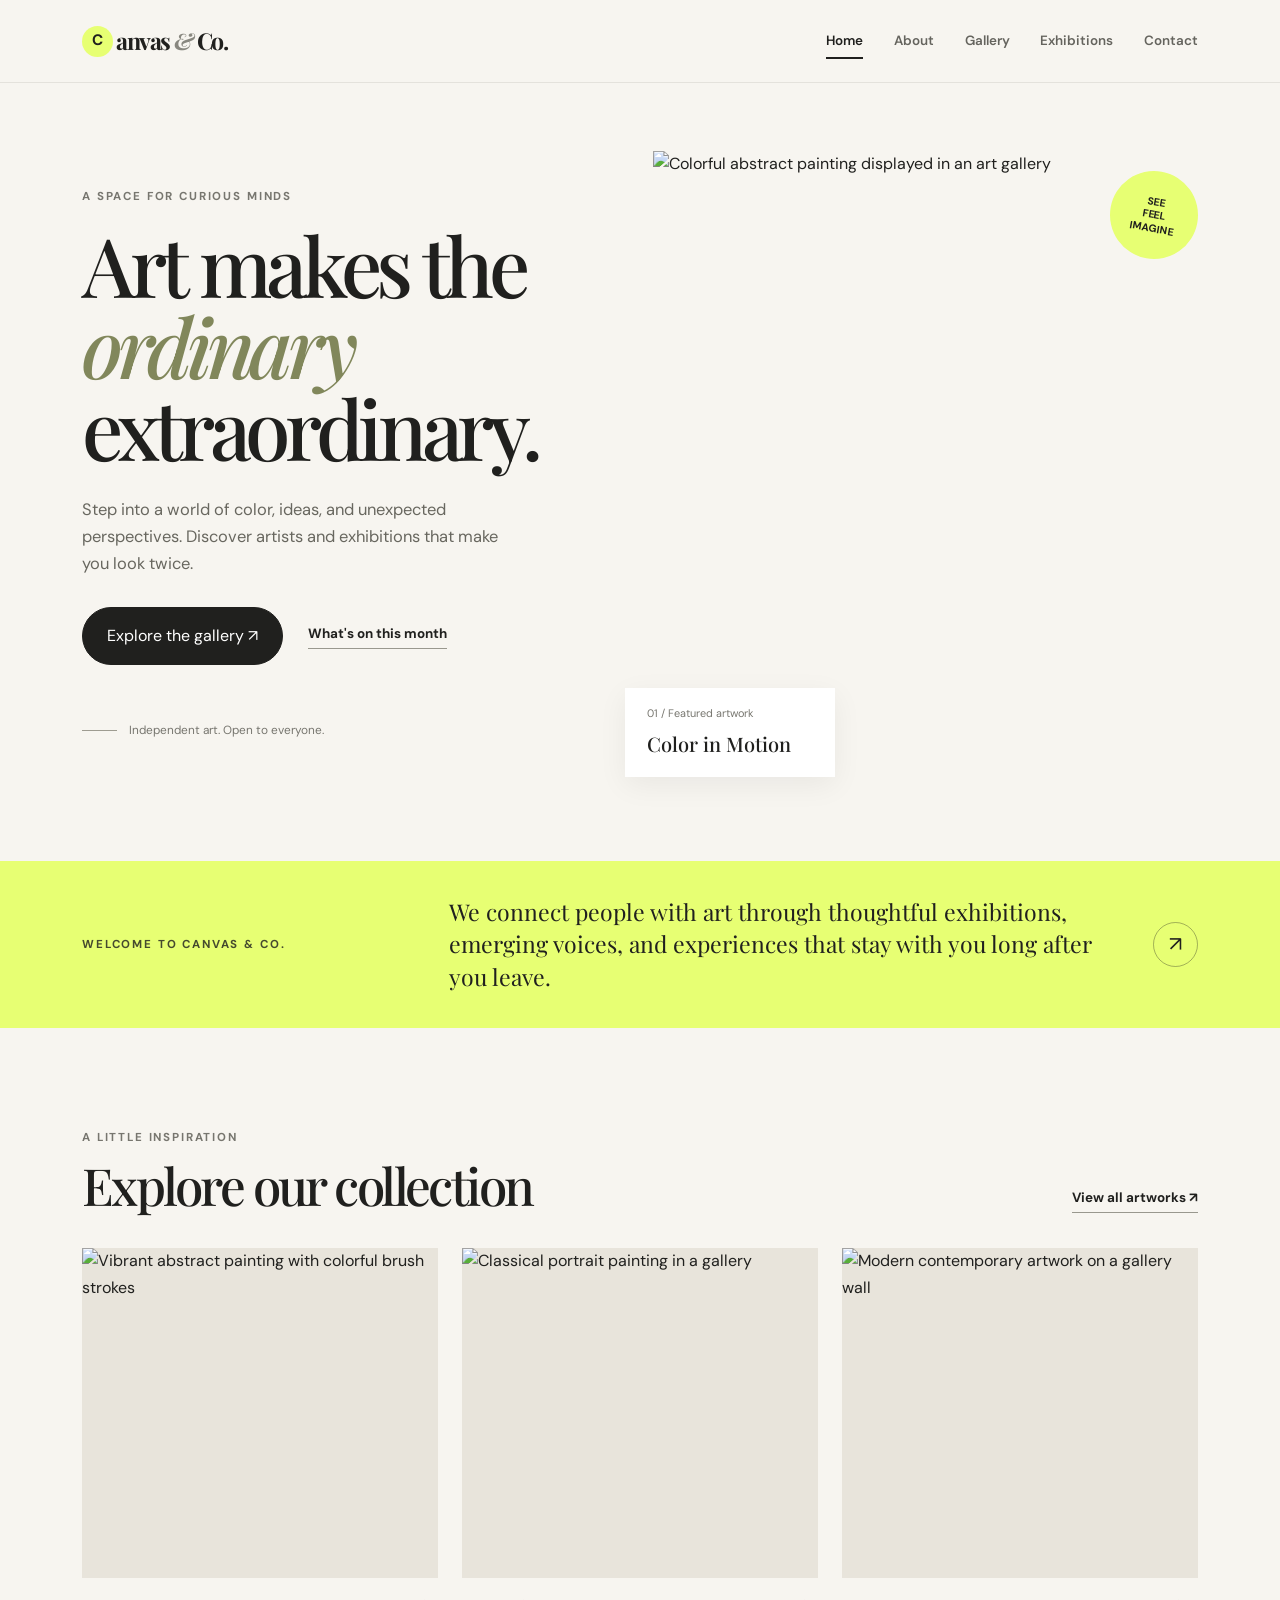
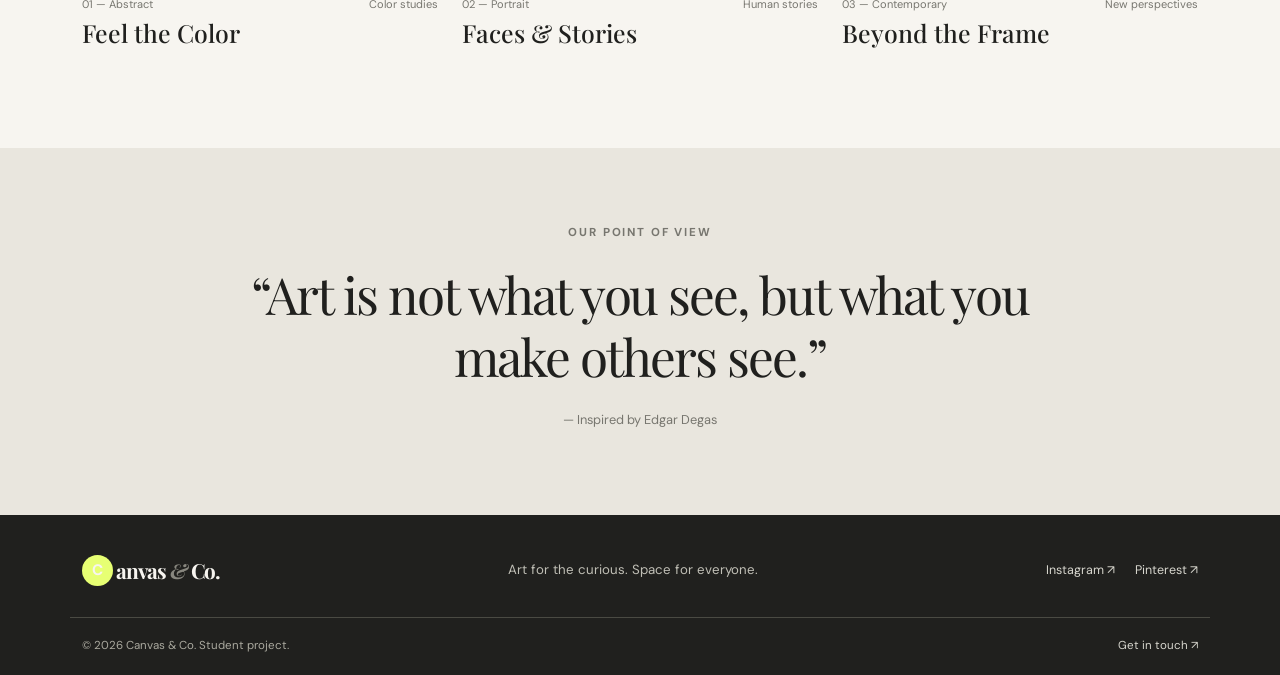
==== index.html @ a237f220 "Add Art Gallery Website" ====
<!DOCTYPE html>
<html lang="en">
<head>
  <meta charset="UTF-8">
  <meta name="viewport" content="width=device-width, initial-scale=1.0">
  <meta name="description" content="Canvas & Co. — discover art, artists, and upcoming exhibitions.">
  <title>Canvas & Co. | Home</title>
  <link rel="preconnect" href="https://fonts.googleapis.com">
  <link rel="preconnect" href="https://fonts.gstatic.com" crossorigin>
  <link href="https://fonts.googleapis.com/css2?family=DM+Sans:wght@400;500;600;700&family=Playfair+Display:wght@500;600;700&display=swap" rel="stylesheet">
  <link href="https://cdn.jsdelivr.net/npm/bootstrap@5.3.3/dist/css/bootstrap.min.css" rel="stylesheet">
  <link rel="stylesheet" href="css/style.css">
</head>
<body>
  <header class="site-header">
    <div class="container header-inner">
      <a class="brand" href="index.html" aria-label="Canvas and Co home"><span class="brand-mark">C</span>anvas <span class="brand-amp">&</span> Co.</a>
      <nav class="main-nav" aria-label="Main navigation">
        <a class="active" href="index.html">Home</a><a href="about.html">About</a><a href="gallery.html">Gallery</a><a href="exhibitions.html">Exhibitions</a><a href="contact.html">Contact</a>
      </nav>
    </div>
  </header>
  <main>
    <section class="hero-section">
      <div class="container hero-grid">
        <div class="hero-copy">
          <p class="eyebrow">A space for curious minds</p>
          <h1>Art makes the<br><em>ordinary</em> extraordinary.</h1>
          <p class="hero-description">Step into a world of color, ideas, and unexpected perspectives. Discover artists and exhibitions that make you look twice.</p>
          <div class="hero-actions"><a class="btn btn-dark rounded-pill px-4 py-3" href="gallery.html">Explore the gallery <span aria-hidden="true">↗</span></a><a class="text-link" href="exhibitions.html">What's on this month</a></div>
          <div class="hero-note"><span class="note-line"></span><span>Independent art. Open to everyone.</span></div>
        </div>
        <div class="hero-art">
          <img src="https://images.unsplash.com/photo-1577083552431-6e5fd01aa342?auto=format&fit=crop&w=1100&q=85" alt="Colorful abstract painting displayed in an art gallery">
          <div class="image-label"><span>01 / Featured artwork</span><strong>Color in Motion</strong></div>
          <span class="hero-stamp">SEE<br>FEEL<br>IMAGINE</span>
        </div>
      </div>
    </section>
    <section class="intro-strip">
      <div class="container intro-grid"><p class="eyebrow mb-0">Welcome to Canvas & Co.</p><p class="intro-text mb-0">We connect people with art through thoughtful exhibitions, emerging voices, and experiences that stay with you long after you leave.</p><a class="circle-link" href="about.html" aria-label="Learn about us">↗</a></div>
    </section>
    <section class="section-pad">
      <div class="container">
        <div class="section-heading"><div><p class="eyebrow">A little inspiration</p><h2>Explore our collection</h2></div><a class="text-link" href="gallery.html">View all artworks ↗</a></div>
        <div class="row g-4">
          <div class="col-md-4"><article class="art-card"><a href="gallery.html" class="art-image"><img loading="lazy" src="https://images.unsplash.com/photo-1541961017774-22349e4a1262?auto=format&fit=crop&w=800&q=80" alt="Vibrant abstract painting with colorful brush strokes"></a><div class="art-meta"><span>01 — Abstract</span><span>Color studies</span></div><h3>Feel the Color</h3></article></div>
          <div class="col-md-4"><article class="art-card"><a href="gallery.html" class="art-image"><img loading="lazy" src="https://images.unsplash.com/photo-1579783902614-a3fb3927b6a5?auto=format&fit=crop&w=800&q=80" alt="Classical portrait painting in a gallery"></a><div class="art-meta"><span>02 — Portrait</span><span>Human stories</span></div><h3>Faces & Stories</h3></article></div>
          <div class="col-md-4"><article class="art-card"><a href="gallery.html" class="art-image"><img loading="lazy" src="https://images.unsplash.com/photo-1577083288073-40892c0860a4?auto=format&fit=crop&w=800&q=80" alt="Modern contemporary artwork on a gallery wall"></a><div class="art-meta"><span>03 — Contemporary</span><span>New perspectives</span></div><h3>Beyond the Frame</h3></article></div>
        </div>
      </div>
    </section>
    <section class="quote-band"><div class="container"><p class="eyebrow">Our point of view</p><blockquote>“Art is not what you see, but what you make others see.”</blockquote><p class="quote-credit">— Inspired by Edgar Degas</p></div></section>
  </main>
  <footer class="site-footer"><div class="container footer-top"><a class="brand footer-brand" href="index.html"><span class="brand-mark">C</span>anvas <span class="brand-amp">&</span> Co.</a><p>Art for the curious. Space for everyone.</p><div class="footer-social"><a href="https://www.instagram.com/" target="_blank" rel="noopener noreferrer">Instagram ↗</a><a href="https://www.pinterest.com/" target="_blank" rel="noopener noreferrer">Pinterest ↗</a></div></div><div class="container footer-bottom"><span>© 2026 Canvas & Co. Student project.</span><a href="contact.html">Get in touch ↗</a></div></footer>
  <script src="https://cdn.jsdelivr.net/npm/bootstrap@5.3.3/dist/js/bootstrap.bundle.min.js"></script>
</body>
</html>
---- css/style.css ----
:root {
  --color-ink: #20201e;
  --color-paper: #f7f5f0;
  --color-white: #ffffff;
  --color-accent: #e7ff73;
  --color-muted: #77766f;
  --color-line: #dedbd3;
  --font-body: "DM Sans", sans-serif;
  --font-display: "Playfair Display", serif;
  --space-section: 100px;
}
* { box-sizing: border-box; }
html { scroll-behavior: smooth; }
body { margin: 0; background: var(--color-paper); color: var(--color-ink); font-family: var(--font-body); line-height: 1.65; }
a { color: inherit; text-decoration: none; }
a:focus-visible, button:focus-visible, input:focus-visible, textarea:focus-visible, select:focus-visible { outline: 3px solid #778b25; outline-offset: 4px; }
.site-header { position: relative; z-index: 10; background: var(--color-paper); border-bottom: 1px solid rgba(32,32,30,.09); }
.header-inner { min-height: 82px; display: flex; align-items: center; justify-content: space-between; gap: 30px; }
.brand { display: inline-flex; align-items: center; gap: 0; font-family: var(--font-display); font-size: 1.45rem; font-weight: 700; letter-spacing: -.06em; white-space: nowrap; }
.brand-mark { display: inline-grid; place-items: center; width: 31px; height: 31px; margin-right: 3px; background: var(--color-accent); border-radius: 50%; font-family: var(--font-body); font-size: .95rem; letter-spacing: 0; }
.brand-amp { margin: 0 4px; color: #88877f; font-style: italic; }
.main-nav { display: flex; align-items: center; gap: clamp(15px, 2.4vw, 34px); }
.main-nav a { position: relative; padding: 9px 0; color: #65645e; font-size: .84rem; font-weight: 600; transition: color .2s ease; }
.main-nav a::after { position: absolute; right: 0; bottom: 2px; left: 0; height: 2px; background: var(--color-ink); content: ""; transform: scaleX(0); transform-origin: left; transition: transform .2s ease; }
.main-nav a:hover, .main-nav a:focus-visible, .main-nav a.active { color: var(--color-ink); }
.main-nav a:hover::after, .main-nav a:focus-visible::after, .main-nav a.active::after { transform: scaleX(1); }
.hero-section { padding: 68px 0 84px; overflow: hidden; }
.hero-grid { display: grid; grid-template-columns: .95fr 1.05fr; align-items: center; gap: 7%; }
.eyebrow { margin: 0 0 18px; color: var(--color-muted); font-size: .72rem; font-weight: 700; letter-spacing: .16em; text-transform: uppercase; }
.hero-copy h1, .page-hero h1 { margin: 0; font-family: var(--font-display); font-size: clamp(3.4rem, 6.4vw, 6.5rem); font-weight: 500; letter-spacing: -.065em; line-height: .99; }
h1 em, .page-hero h1 em { color: #81875b; font-weight: 500; }
.hero-description { max-width: 430px; margin: 28px 0 30px; color: #68675f; font-size: 1.03rem; }
.hero-actions { display: flex; align-items: center; flex-wrap: wrap; gap: 25px; }
.btn-dark { background: var(--color-ink); border-color: var(--color-ink); transition: background .2s, transform .2s; }
.btn-dark:hover { background: #4a4a40; border-color: #4a4a40; transform: translateY(-2px); }
.text-link { display: inline-block; padding-bottom: 3px; border-bottom: 1px solid #99988e; font-size: .84rem; font-weight: 700; transition: border-color .2s, color .2s; }
.text-link:hover { color: #7b8450; border-color: #7b8450; }
.hero-note { display: flex; align-items: center; gap: 12px; margin-top: 56px; color: var(--color-muted); font-size: .74rem; }
.note-line { width: 35px; height: 1px; background: #9e9c91; }
.hero-art { position: relative; min-width: 0; padding: 0 30px 36px 0; }
.hero-art > img { display: block; width: 100%; height: min(58vw, 590px); min-height: 400px; object-fit: cover; }
.image-label { position: absolute; bottom: 0; left: -28px; display: flex; flex-direction: column; gap: 4px; min-width: 210px; padding: 17px 22px; background: var(--color-white); box-shadow: 0 8px 28px rgba(0,0,0,.06); }
.image-label span { color: var(--color-muted); font-size: .68rem; }
.image-label strong { font-family: var(--font-display); font-size: 1.25rem; font-weight: 500; }
.hero-stamp { position: absolute; top: 20px; right: 0; display: grid; place-items: center; width: 88px; height: 88px; border-radius: 50%; background: var(--color-accent); font-size: .65rem; font-weight: 700; line-height: 1.3; text-align: center; transform: rotate(10deg); }
.intro-strip { padding: 35px 0; background: var(--color-accent); }
.intro-grid { display: grid; grid-template-columns: 1fr 2fr auto; align-items: center; gap: 30px; }
.intro-grid .eyebrow { color: #454a2e; }
.intro-text { max-width: 650px; font-family: var(--font-display); font-size: clamp(1.1rem, 1.8vw, 1.5rem); line-height: 1.4; }
.circle-link { display: grid; place-items: center; width: 45px; height: 45px; border: 1px solid rgba(32,32,30,.35); border-radius: 50%; font-size: 1.3rem; transition: background .2s, transform .2s; }
.circle-link:hover { background: white; transform: rotate(45deg); }
.section-pad { padding: var(--space-section) 0; }
.section-heading { display: flex; justify-content: space-between; align-items: end; gap: 25px; margin-bottom: 35px; }
.section-heading h2, .story-copy h2, .contact-details h2, .visit-inner h2 { margin: 0; font-family: var(--font-display); font-size: clamp(2.3rem, 4vw, 3.6rem); font-weight: 500; letter-spacing: -.05em; line-height: 1.1; }
.section-heading .eyebrow { margin-bottom: 10px; }
.heading-note { max-width: 260px; margin: 0; color: var(--color-muted); font-size: .9rem; }
.art-card { height: 100%; }
.art-image { display: block; overflow: hidden; background: #e8e4db; }
.art-image img { display: block; width: 100%; height: 330px; object-fit: cover; transition: transform .45s ease; }
.art-image:hover img { transform: scale(1.04); }
.art-meta { display: flex; justify-content: space-between; gap: 10px; margin-top: 17px; color: var(--color-muted); font-size: .69rem; }
.art-card h3 { margin: 5px 0 0; font-family: var(--font-display); font-size: 1.55rem; font-weight: 500; }
.art-card:nth-child(2) .art-image img { object-position: center 35%; }
.quote-band { padding: 75px 0 85px; background: #e9e6de; text-align: center; }
.quote-band .eyebrow { margin-bottom: 22px; }
.quote-band blockquote { max-width: 850px; margin: 0 auto; font-family: var(--font-display); font-size: clamp(2rem, 4vw, 3.6rem); letter-spacing: -.04em; line-height: 1.2; }
.quote-credit { margin: 22px 0 0; color: var(--color-muted); font-size: .8rem; }
.site-footer { padding: 38px 0 20px; background: var(--color-ink); color: #f7f5f0; }
.footer-top { display: flex; justify-content: space-between; align-items: center; flex-wrap: wrap; gap: 22px; padding-bottom: 30px; }
.footer-brand { font-size: 1.3rem; }
.footer-top > p { margin: 0; color: #c0bfb6; font-size: .83rem; }
.footer-social { display: flex; gap: 20px; font-size: .78rem; }
.footer-social a, .footer-bottom a { color: #d7d6ce; transition: color .2s; }
.footer-social a:hover, .footer-bottom a:hover { color: var(--color-accent); }
.footer-bottom { display: flex; justify-content: space-between; gap: 20px; padding-top: 18px; border-top: 1px solid #4a4a43; color: #aaa99f; font-size: .72rem; }
.page-hero { padding: 90px 0 72px; }
.page-hero h1 { font-size: clamp(3.7rem, 7vw, 6.7rem); }
.page-lead { max-width: 590px; margin: 26px 0 0; color: #6d6c64; font-size: 1.05rem; }
.story-grid { display: grid; grid-template-columns: 1fr 1fr; align-items: center; gap: 9%; }
.story-image { position: relative; }
.story-image::before { position: absolute; top: -15px; left: -15px; z-index: -1; width: 45%; height: 45%; background: var(--color-accent); content: ""; }
.story-image img { display: block; width: 100%; max-height: 540px; object-fit: cover; }
.story-copy .eyebrow { margin-bottom: 12px; }
.story-copy h2 { margin-bottom: 23px; }
.story-copy p:not(.eyebrow) { color: #68675f; }
.values-section { padding: 85px 0 100px; background: #eae7df; }
.value-card { min-height: 230px; padding: 28px; background: var(--color-paper); }
.value-number { display: inline-block; margin-bottom: 35px; color: #87866e; font-size: .75rem; }
.value-card h3 { font-family: var(--font-display); font-size: 1.65rem; }
.value-card p { margin-bottom: 0; color: #6d6c64; font-size: .9rem; }
.gallery-hero { padding-bottom: 45px; }
.gallery-toolbar { display: flex; justify-content: space-between; gap: 20px; margin-bottom: 27px; color: var(--color-muted); font-size: .76rem; }
.gallery-grid { display: grid; grid-template-columns: repeat(3, 1fr); grid-auto-flow: dense; gap: 35px 24px; }
.gallery-item { min-width: 0; }
.gallery-item img { display: block; width: 100%; height: 300px; object-fit: cover; background: #e5e0d6; transition: filter .25s; }
.gallery-item:hover img { filter: saturate(1.12); }
.gallery-item-tall { grid-row: span 2; }
.gallery-item-tall img { height: 470px; }
.gallery-item-wide { grid-column: span 2; }
.gallery-item-wide img { height: 300px; }
.gallery-caption { display: flex; justify-content: space-between; align-items: end; gap: 10px; padding-top: 13px; }
.gallery-caption span { color: var(--color-muted); font-size: .68rem; }
.gallery-caption h3 { margin: 3px 0 0; font-family: var(--font-display); font-size: 1.4rem; font-weight: 500; }
.artist-tag { padding-bottom: 5px; white-space: nowrap; }
.gallery-disclaimer, .table-note { margin: 24px 0 0; color: var(--color-muted); font-size: .75rem; }
.event-list { border-top: 1px solid var(--color-line); }
.event-row { display: grid; grid-template-columns: 76px 150px minmax(0, 1fr) 150px; align-items: center; gap: 27px; padding: 24px 0; border-bottom: 1px solid var(--color-line); }
.event-date { display: flex; flex-direction: column; align-items: center; line-height: 1.3; }
.event-date span { color: var(--color-muted); font-size: .65rem; letter-spacing: .12em; }
.event-date strong { font-family: var(--font-display); font-size: 2.5rem; font-weight: 500; }
.event-row > img { width: 150px; height: 125px; object-fit: cover; }
.event-type { color: #777d50; font-size: .66rem; font-weight: 700; letter-spacing: .13em; }
.event-info h3 { margin: 4px 0 5px; font-family: var(--font-display); font-size: 1.7rem; font-weight: 500; }
.event-info p { max-width: 470px; margin: 0; color: #6d6c64; font-size: .85rem; }
.event-time { display: flex; justify-content: space-between; align-items: center; gap: 12px; color: var(--color-muted); font-size: .76rem; }
.event-time a { display: grid; place-items: center; flex: 0 0 38px; height: 38px; border: 1px solid var(--color-line); border-radius: 50%; font-size: 1.2rem; transition: background .2s; }
.event-time a:hover { background: var(--color-accent); }
.visit-band { padding: 50px 0; background: var(--color-accent); }
.visit-inner { display: flex; align-items: center; justify-content: space-between; gap: 30px; }
.visit-inner .eyebrow { margin-bottom: 8px; color: #454a2e; }
.visit-inner h2 { font-size: clamp(2rem, 4vw, 3.1rem); }
.visit-inner p:not(.eyebrow) { margin: 12px 0 0; color: #555744; }
.visit-inner .btn-light { background: var(--color-paper); }
.price-table { --bs-table-bg: transparent; --bs-table-color: var(--color-ink); margin: 0; }
.price-table th { padding: 17px 15px; color: var(--color-muted); font-size: .7rem; letter-spacing: .1em; text-transform: uppercase; }
.price-table td { padding: 19px 15px; border-color: var(--color-line); font-size: .9rem; }
.price-table tbody tr:nth-child(even) { background: #eeece5; }
.price-table td:last-child { font-weight: 700; white-space: nowrap; }
.contact-hero { padding-bottom: 48px; }
.contact-grid { display: grid; grid-template-columns: .8fr 1.2fr; gap: 9%; }
.contact-details h2 { margin-bottom: 20px; }
.contact-details > p:not(.eyebrow) { max-width: 390px; color: #6d6c64; }
.contact-detail { margin-top: 25px; padding-top: 17px; border-top: 1px solid var(--color-line); }
.contact-detail > span { display: block; margin-bottom: 5px; color: var(--color-muted); font-size: .7rem; font-weight: 700; letter-spacing: .12em; text-transform: uppercase; }
.contact-detail p { margin: 0; }
.contact-detail a { border-bottom: 1px solid #aaa99f; }
.contact-detail a:hover { color: #778044; }
.contact-hours { display: flex; align-items: center; gap: 10px; margin-top: 28px; color: #626158; font-size: .8rem; }
.status-dot { width: 8px; height: 8px; border-radius: 50%; background: #91a548; }
.contact-form-wrap { padding: 36px; background: #eeece5; }
.contact-form h2 { margin-bottom: 5px; font-family: var(--font-display); font-size: 2rem; font-weight: 500; }
.form-intro, .form-note { color: var(--color-muted); font-size: .76rem; }
.form-intro { margin-bottom: 25px; }
.form-label { font-size: .78rem; font-weight: 600; }
.form-control, .form-select { min-height: 48px; border: 1px solid #d6d3ca; border-radius: 0; background-color: var(--color-paper); font-family: var(--font-body); font-size: .85rem; }
textarea.form-control { min-height: 130px; }
.form-control:focus, .form-select:focus { border-color: #777d50; box-shadow: 0 0 0 .2rem rgba(119,125,80,.15); }
.form-check-label { color: #66655e; font-size: .75rem; }
.form-note { margin: 13px 0 0; }
@media (max-width: 991.98px) {
  :root { --space-section: 75px; }
  .header-inner { align-items: flex-start; flex-direction: column; gap: 8px; padding-top: 18px; padding-bottom: 15px; }
  .main-nav { width: 100%; flex-wrap: wrap; gap: 10px 24px; }
  .hero-grid { gap: 4%; }
  .hero-copy h1 { font-size: clamp(3.3rem, 7vw, 5rem); }
  .hero-art > img { min-height: 350px; }
  .intro-grid { grid-template-columns: 1fr 2fr auto; gap: 18px; }
  .event-row { grid-template-columns: 65px 120px minmax(0, 1fr); gap: 20px; }
  .event-row > img { width: 120px; height: 110px; }
  .event-time { grid-column: 3; justify-content: flex-start; }
  .gallery-grid { gap: 28px 18px; }
  .gallery-item img { height: 250px; }
  .gallery-item-tall img { height: 430px; }
  .gallery-item-wide img { height: 260px; }
  .contact-grid { gap: 5%; }
  .contact-form-wrap { padding: 27px; }
}
@media (max-width: 767.98px) {
  :root { --space-section: 62px; }
  .header-inner { gap: 12px; }
  .main-nav { gap: 5px 17px; }
  .main-nav a { font-size: .78rem; }
  .hero-section { padding: 50px 0 65px; }
  .hero-grid { grid-template-columns: 1fr; gap: 40px; }
  .hero-copy h1 { font-size: clamp(3.4rem, 13vw, 5.2rem); }
  .hero-description { max-width: 500px; }
  .hero-note { margin-top: 32px; }
  .hero-art { margin-left: 15px; padding-right: 18px; }
  .hero-art > img { height: 420px; min-height: 0; }
  .hero-stamp { right: -2px; width: 72px; height: 72px; font-size: .56rem; }
  .intro-grid { grid-template-columns: 1fr auto; gap: 14px; }
  .intro-grid .eyebrow { grid-column: 1; }
  .intro-text { grid-column: 1; }
  .circle-link { grid-column: 2; grid-row: 1 / span 2; }
  .section-heading { align-items: flex-start; flex-direction: column; gap: 16px; }
  .art-image img { height: 320px; }
  .page-hero { padding: 65px 0 50px; }
  .page-hero h1 { font-size: clamp(3.5rem, 13vw, 5.4rem); }
  .story-grid, .contact-grid { grid-template-columns: 1fr; gap: 40px; }
  .story-image img { max-height: 420px; }
  .story-copy h2, .contact-details h2 { font-size: 2.6rem; }
  .values-section { padding: 65px 0; }
  .value-card { min-height: 0; }
  .value-number { margin-bottom: 18px; }
  .gallery-toolbar { align-items: flex-start; flex-direction: column; gap: 8px; }
  .gallery-grid { grid-template-columns: repeat(2, minmax(0, 1fr)); gap: 28px 14px; }
  .gallery-item img, .gallery-item-tall img, .gallery-item-wide img { height: 245px; }
  .gallery-item-tall { grid-row: auto; }
  .gallery-item-wide { grid-column: span 2; }
  .gallery-caption { align-items: flex-start; flex-direction: column; gap: 4px; }
  .gallery-caption h3 { font-size: 1.25rem; }
  .artist-tag { padding: 0; }
  .event-row { grid-template-columns: 55px minmax(0, 1fr); gap: 14px; }
  .event-date { grid-row: span 2; }
  .event-date strong { font-size: 2rem; }
  .event-row > img { display: none; }
  .event-info h3 { font-size: 1.5rem; }
  .event-time { grid-column: 2; }
  .visit-inner { align-items: flex-start; flex-direction: column; }
  .contact-form-wrap { padding: 25px 20px; }
  .footer-top { align-items: flex-start; flex-direction: column; gap: 16px; }
  .footer-social { flex-wrap: wrap; }
}
@media (max-width: 420px) {
  .brand { font-size: 1.3rem; }
  .main-nav { gap: 3px 13px; }
  .main-nav a { font-size: .73rem; }
  .hero-art > img { height: 330px; }
  .image-label { left: -14px; min-width: 175px; padding: 13px 16px; }
  .hero-actions { align-items: flex-start; flex-direction: column; gap: 18px; }
  .gallery-grid { grid-template-columns: 1fr; }
  .gallery-item-wide { grid-column: auto; }
  .gallery-item img, .gallery-item-tall img, .gallery-item-wide img { height: 310px; }
  .footer-bottom { flex-direction: column; gap: 8px; }
}
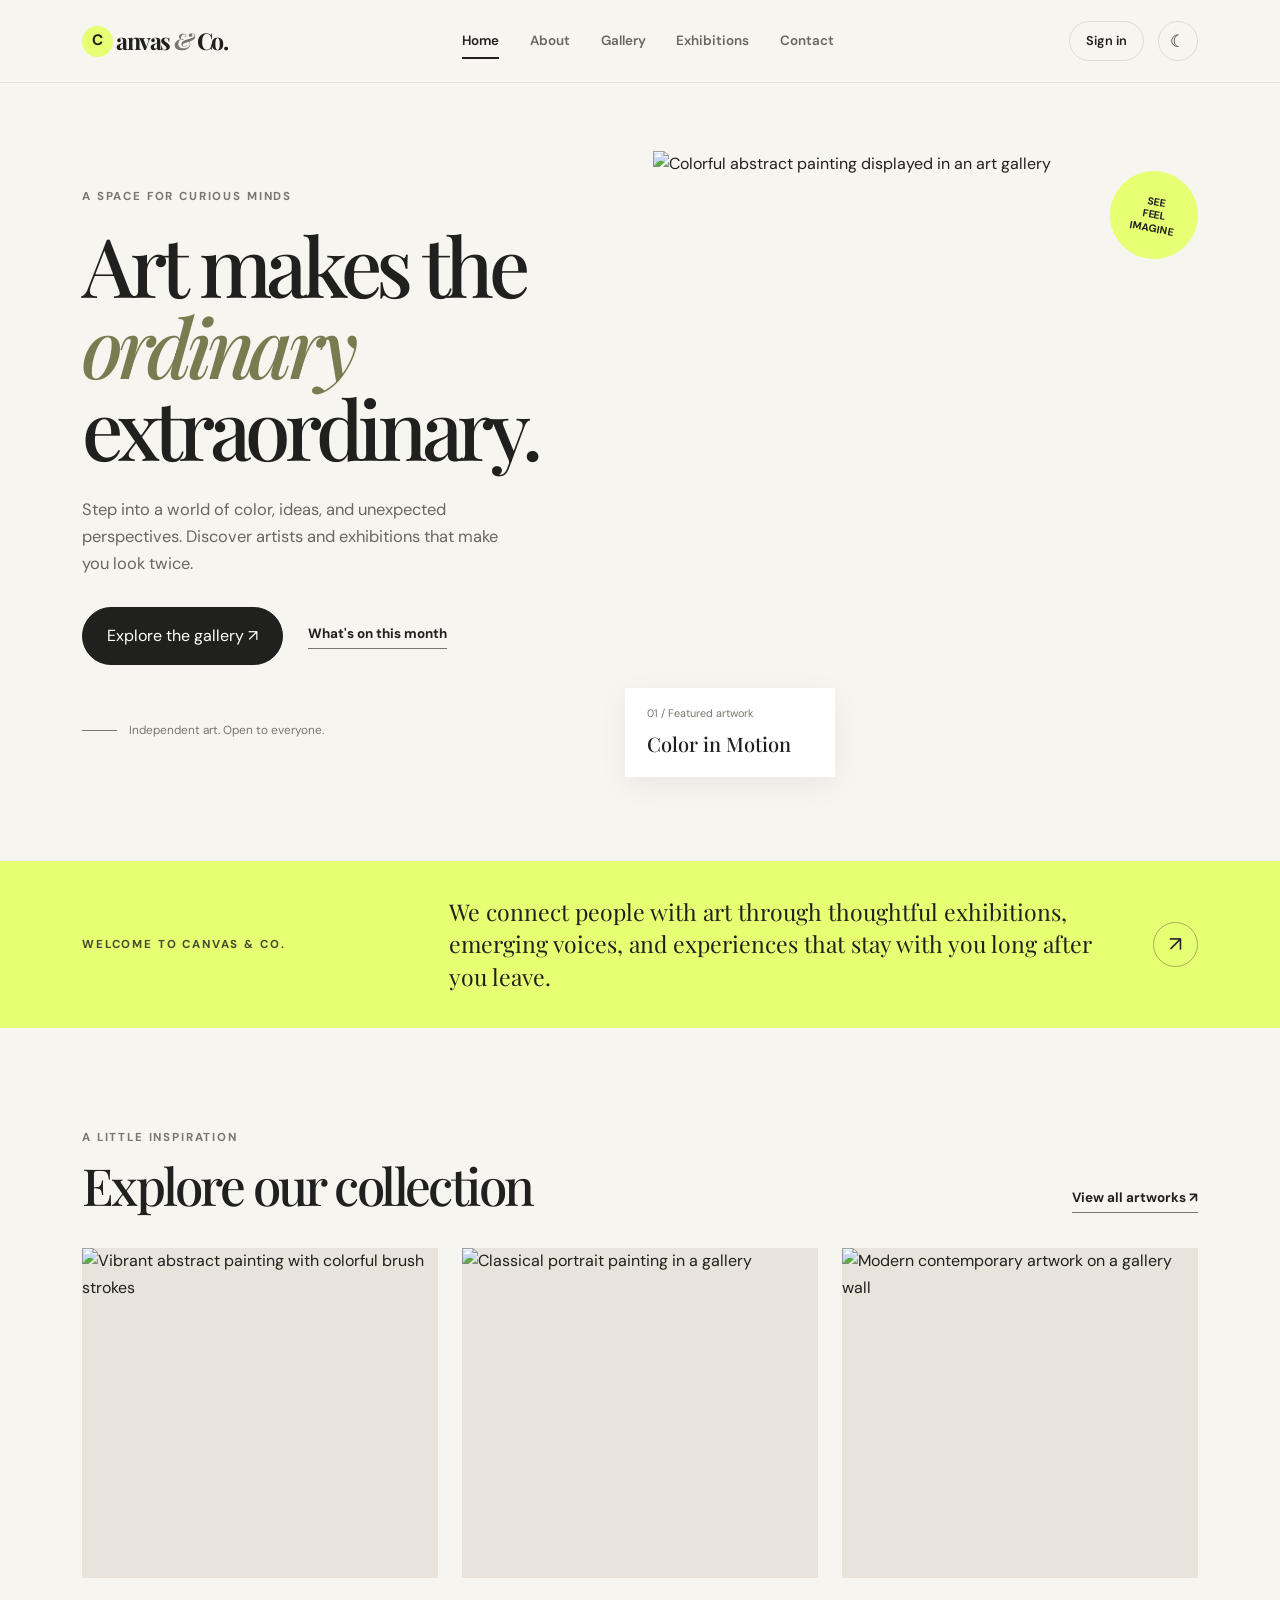
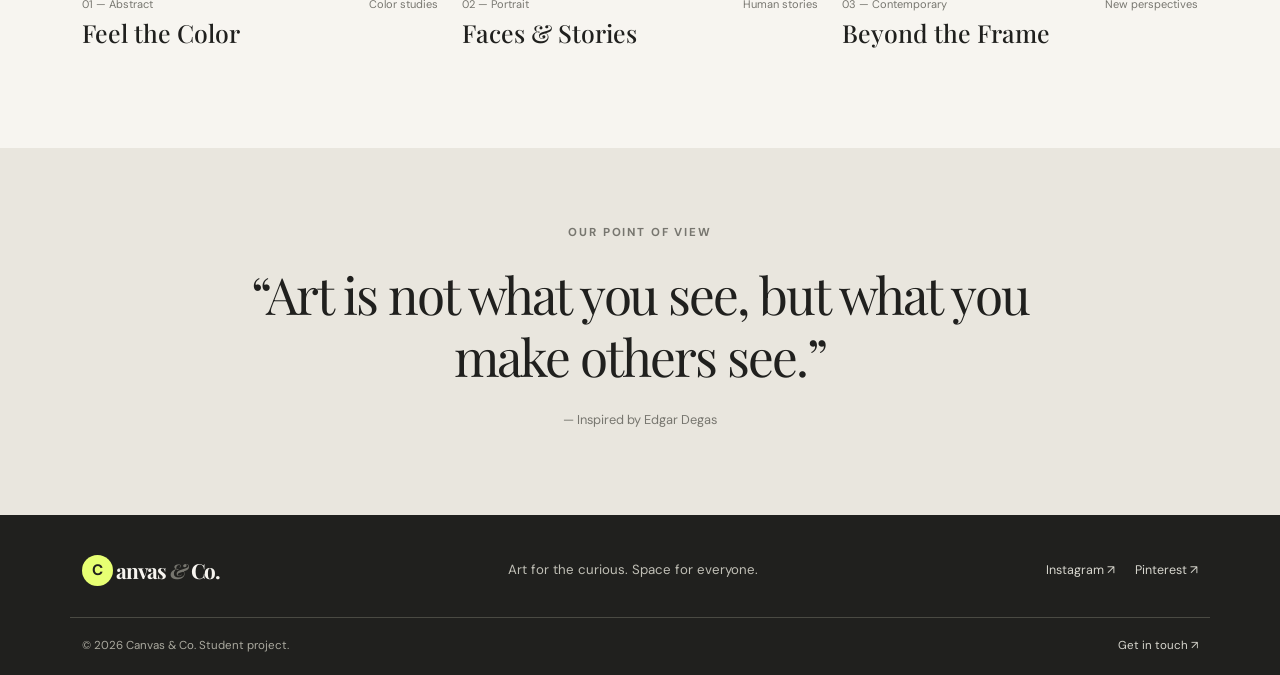
==== commit 9d817f1f: "Add final project features: theme toggle, sign-in, FAQ, museum API - Light/dark theme toggle on ever" ====
--- a/index.html
+++ b/index.html
@@ -10,6 +10,7 @@
   <link href="https://fonts.googleapis.com/css2?family=DM+Sans:wght@400;500;600;700&family=Playfair+Display:wght@500;600;700&display=swap" rel="stylesheet">
   <link href="https://cdn.jsdelivr.net/npm/bootstrap@5.3.3/dist/css/bootstrap.min.css" rel="stylesheet">
   <link rel="stylesheet" href="css/style.css">
+  <script src="js/theme-init.js"></script>
 </head>
 <body>
   <header class="site-header">
@@ -18,6 +19,7 @@
       <nav class="main-nav" aria-label="Main navigation">
         <a class="active" href="index.html">Home</a><a href="about.html">About</a><a href="gallery.html">Gallery</a><a href="exhibitions.html">Exhibitions</a><a href="contact.html">Contact</a>
       </nav>
+      <div class="header-tools"><div class="account-area" id="accountArea"><a class="account-link" href="signin.html">Sign in</a></div><button class="theme-toggle" id="themeToggle" type="button" aria-label="Switch to dark theme" title="Switch to dark theme"><span class="theme-icon-moon" aria-hidden="true">☾</span><span class="theme-icon-sun" aria-hidden="true">☀</span></button></div>
     </div>
   </header>
   <main>
@@ -54,5 +56,7 @@
   </main>
   <footer class="site-footer"><div class="container footer-top"><a class="brand footer-brand" href="index.html"><span class="brand-mark">C</span>anvas <span class="brand-amp">&</span> Co.</a><p>Art for the curious. Space for everyone.</p><div class="footer-social"><a href="https://www.instagram.com/" target="_blank" rel="noopener noreferrer">Instagram ↗</a><a href="https://www.pinterest.com/" target="_blank" rel="noopener noreferrer">Pinterest ↗</a></div></div><div class="container footer-bottom"><span>© 2026 Canvas & Co. Student project.</span><a href="contact.html">Get in touch ↗</a></div></footer>
   <script src="https://cdn.jsdelivr.net/npm/bootstrap@5.3.3/dist/js/bootstrap.bundle.min.js"></script>
+  <script src="https://code.jquery.com/jquery-3.7.1.min.js"></script>
+  <script src="js/script.js"></script>
 </body>
 </html>
--- a/css/style.css
+++ b/css/style.css
@@ -1,26 +1,60 @@
+/* ===== Theme colors =====
+   Light theme is the default. Every color that changes between themes is a variable,
+   so switching <html data-theme="dark"> recolors the whole website at once. */
 :root {
   --color-ink: #20201e;
   --color-paper: #f7f5f0;
   --color-white: #ffffff;
   --color-accent: #e7ff73;
+  --color-on-accent: #20201e;
   --color-muted: #77766f;
   --color-line: #dedbd3;
+  --color-text-soft: #68675f;
+  --color-olive: #777d50;
+  --color-focus: #778b25;
+  --color-surface: #eeece5;
+  --color-surface-alt: #e9e6de;
+  --color-placeholder: #e8e4db;
+  --color-chip: #e8e6dc;
+  --color-header-line: rgba(32,32,30,.09);
+  --color-footer: #20201e;
+  --color-success: #52752d;
+  --color-error: #b02a37;
   --font-body: "DM Sans", sans-serif;
   --font-display: "Playfair Display", serif;
   --space-section: 100px;
 }
+:root[data-theme="dark"] {
+  --color-ink: #f2f0e9;
+  --color-paper: #171715;
+  --color-white: #24241f;
+  --color-muted: #a3a29a;
+  --color-line: #3b3a35;
+  --color-text-soft: #c4c2b9;
+  --color-olive: #c6ce8a;
+  --color-focus: #c6ce8a;
+  --color-surface: #201f1c;
+  --color-surface-alt: #1d1d1a;
+  --color-placeholder: #2b2a26;
+  --color-chip: #313029;
+  --color-header-line: rgba(255,255,255,.08);
+  --color-footer: #0f0f0e;
+  --color-success: #a3cf72;
+  --color-error: #f2848e;
+}
 * { box-sizing: border-box; }
 html { scroll-behavior: smooth; }
-body { margin: 0; background: var(--color-paper); color: var(--color-ink); font-family: var(--font-body); line-height: 1.65; }
+[hidden] { display: none !important; }
+body { margin: 0; background: var(--color-paper); color: var(--color-ink); font-family: var(--font-body); line-height: 1.65; transition: background-color .25s ease, color .25s ease; }
 a { color: inherit; text-decoration: none; }
-a:focus-visible, button:focus-visible, input:focus-visible, textarea:focus-visible, select:focus-visible { outline: 3px solid #778b25; outline-offset: 4px; }
-.site-header { position: relative; z-index: 10; background: var(--color-paper); border-bottom: 1px solid rgba(32,32,30,.09); }
+a:focus-visible, button:focus-visible, input:focus-visible, textarea:focus-visible, select:focus-visible { outline: 3px solid var(--color-focus); outline-offset: 4px; }
+.site-header { position: relative; z-index: 10; background: var(--color-paper); border-bottom: 1px solid var(--color-header-line); }
 .header-inner { min-height: 82px; display: flex; align-items: center; justify-content: space-between; gap: 30px; }
 .brand { display: inline-flex; align-items: center; gap: 0; font-family: var(--font-display); font-size: 1.45rem; font-weight: 700; letter-spacing: -.06em; white-space: nowrap; }
-.brand-mark { display: inline-grid; place-items: center; width: 31px; height: 31px; margin-right: 3px; background: var(--color-accent); border-radius: 50%; font-family: var(--font-body); font-size: .95rem; letter-spacing: 0; }
-.brand-amp { margin: 0 4px; color: #88877f; font-style: italic; }
+.brand-mark { display: inline-grid; place-items: center; width: 31px; height: 31px; margin-right: 3px; background: var(--color-accent); border-radius: 50%; font-family: var(--font-body); color: var(--color-on-accent); font-size: .95rem; letter-spacing: 0; }
+.brand-amp { margin: 0 4px; color: var(--color-muted); font-style: italic; }
 .main-nav { display: flex; align-items: center; gap: clamp(15px, 2.4vw, 34px); }
-.main-nav a { position: relative; padding: 9px 0; color: #65645e; font-size: .84rem; font-weight: 600; transition: color .2s ease; }
+.main-nav a { position: relative; padding: 9px 0; color: var(--color-text-soft); font-size: .84rem; font-weight: 600; transition: color .2s ease; }
 .main-nav a::after { position: absolute; right: 0; bottom: 2px; left: 0; height: 2px; background: var(--color-ink); content: ""; transform: scaleX(0); transform-origin: left; transition: transform .2s ease; }
 .main-nav a:hover, .main-nav a:focus-visible, .main-nav a.active { color: var(--color-ink); }
 .main-nav a:hover::after, .main-nav a:focus-visible::after, .main-nav a.active::after { transform: scaleX(1); }
@@ -28,44 +62,44 @@
 .hero-grid { display: grid; grid-template-columns: .95fr 1.05fr; align-items: center; gap: 7%; }
 .eyebrow { margin: 0 0 18px; color: var(--color-muted); font-size: .72rem; font-weight: 700; letter-spacing: .16em; text-transform: uppercase; }
 .hero-copy h1, .page-hero h1 { margin: 0; font-family: var(--font-display); font-size: clamp(3.4rem, 6.4vw, 6.5rem); font-weight: 500; letter-spacing: -.065em; line-height: .99; }
-h1 em, .page-hero h1 em { color: #81875b; font-weight: 500; }
-.hero-description { max-width: 430px; margin: 28px 0 30px; color: #68675f; font-size: 1.03rem; }
+h1 em, .page-hero h1 em { color: var(--color-olive); font-weight: 500; }
+.hero-description { max-width: 430px; margin: 28px 0 30px; color: var(--color-text-soft); font-size: 1.03rem; }
 .hero-actions { display: flex; align-items: center; flex-wrap: wrap; gap: 25px; }
 .btn-dark { background: var(--color-ink); border-color: var(--color-ink); transition: background .2s, transform .2s; }
 .btn-dark:hover { background: #4a4a40; border-color: #4a4a40; transform: translateY(-2px); }
-.text-link { display: inline-block; padding-bottom: 3px; border-bottom: 1px solid #99988e; font-size: .84rem; font-weight: 700; transition: border-color .2s, color .2s; }
-.text-link:hover { color: #7b8450; border-color: #7b8450; }
+.text-link { display: inline-block; padding-bottom: 3px; border-bottom: 1px solid var(--color-muted); font-size: .84rem; font-weight: 700; transition: border-color .2s, color .2s; }
+.text-link:hover { color: var(--color-olive); border-color: var(--color-olive); }
 .hero-note { display: flex; align-items: center; gap: 12px; margin-top: 56px; color: var(--color-muted); font-size: .74rem; }
-.note-line { width: 35px; height: 1px; background: #9e9c91; }
+.note-line { width: 35px; height: 1px; background: var(--color-muted); }
 .hero-art { position: relative; min-width: 0; padding: 0 30px 36px 0; }
 .hero-art > img { display: block; width: 100%; height: min(58vw, 590px); min-height: 400px; object-fit: cover; }
 .image-label { position: absolute; bottom: 0; left: -28px; display: flex; flex-direction: column; gap: 4px; min-width: 210px; padding: 17px 22px; background: var(--color-white); box-shadow: 0 8px 28px rgba(0,0,0,.06); }
 .image-label span { color: var(--color-muted); font-size: .68rem; }
 .image-label strong { font-family: var(--font-display); font-size: 1.25rem; font-weight: 500; }
-.hero-stamp { position: absolute; top: 20px; right: 0; display: grid; place-items: center; width: 88px; height: 88px; border-radius: 50%; background: var(--color-accent); font-size: .65rem; font-weight: 700; line-height: 1.3; text-align: center; transform: rotate(10deg); }
-.intro-strip { padding: 35px 0; background: var(--color-accent); }
+.hero-stamp { position: absolute; top: 20px; right: 0; display: grid; place-items: center; width: 88px; height: 88px; border-radius: 50%; background: var(--color-accent); color: var(--color-on-accent); font-size: .65rem; font-weight: 700; line-height: 1.3; text-align: center; transform: rotate(10deg); }
+.intro-strip { padding: 35px 0; background: var(--color-accent); color: var(--color-on-accent); }
 .intro-grid { display: grid; grid-template-columns: 1fr 2fr auto; align-items: center; gap: 30px; }
 .intro-grid .eyebrow { color: #454a2e; }
 .intro-text { max-width: 650px; font-family: var(--font-display); font-size: clamp(1.1rem, 1.8vw, 1.5rem); line-height: 1.4; }
 .circle-link { display: grid; place-items: center; width: 45px; height: 45px; border: 1px solid rgba(32,32,30,.35); border-radius: 50%; font-size: 1.3rem; transition: background .2s, transform .2s; }
-.circle-link:hover { background: white; transform: rotate(45deg); }
+.circle-link:hover { background: #ffffff; transform: rotate(45deg); }
 .section-pad { padding: var(--space-section) 0; }
 .section-heading { display: flex; justify-content: space-between; align-items: end; gap: 25px; margin-bottom: 35px; }
 .section-heading h2, .story-copy h2, .contact-details h2, .visit-inner h2 { margin: 0; font-family: var(--font-display); font-size: clamp(2.3rem, 4vw, 3.6rem); font-weight: 500; letter-spacing: -.05em; line-height: 1.1; }
 .section-heading .eyebrow { margin-bottom: 10px; }
 .heading-note { max-width: 260px; margin: 0; color: var(--color-muted); font-size: .9rem; }
 .art-card { height: 100%; }
-.art-image { display: block; overflow: hidden; background: #e8e4db; }
+.art-image { display: block; overflow: hidden; background: var(--color-placeholder); }
 .art-image img { display: block; width: 100%; height: 330px; object-fit: cover; transition: transform .45s ease; }
 .art-image:hover img { transform: scale(1.04); }
 .art-meta { display: flex; justify-content: space-between; gap: 10px; margin-top: 17px; color: var(--color-muted); font-size: .69rem; }
 .art-card h3 { margin: 5px 0 0; font-family: var(--font-display); font-size: 1.55rem; font-weight: 500; }
 .art-card:nth-child(2) .art-image img { object-position: center 35%; }
-.quote-band { padding: 75px 0 85px; background: #e9e6de; text-align: center; }
+.quote-band { padding: 75px 0 85px; background: var(--color-surface-alt); text-align: center; }
 .quote-band .eyebrow { margin-bottom: 22px; }
 .quote-band blockquote { max-width: 850px; margin: 0 auto; font-family: var(--font-display); font-size: clamp(2rem, 4vw, 3.6rem); letter-spacing: -.04em; line-height: 1.2; }
 .quote-credit { margin: 22px 0 0; color: var(--color-muted); font-size: .8rem; }
-.site-footer { padding: 38px 0 20px; background: var(--color-ink); color: #f7f5f0; }
+.site-footer { padding: 38px 0 20px; background: var(--color-footer); color: #f7f5f0; }
 .footer-top { display: flex; justify-content: space-between; align-items: center; flex-wrap: wrap; gap: 22px; padding-bottom: 30px; }
 .footer-brand { font-size: 1.3rem; }
 .footer-top > p { margin: 0; color: #c0bfb6; font-size: .83rem; }
@@ -75,24 +109,24 @@
 .footer-bottom { display: flex; justify-content: space-between; gap: 20px; padding-top: 18px; border-top: 1px solid #4a4a43; color: #aaa99f; font-size: .72rem; }
 .page-hero { padding: 90px 0 72px; }
 .page-hero h1 { font-size: clamp(3.7rem, 7vw, 6.7rem); }
-.page-lead { max-width: 590px; margin: 26px 0 0; color: #6d6c64; font-size: 1.05rem; }
+.page-lead { max-width: 590px; margin: 26px 0 0; color: var(--color-text-soft); font-size: 1.05rem; }
 .story-grid { display: grid; grid-template-columns: 1fr 1fr; align-items: center; gap: 9%; }
 .story-image { position: relative; }
 .story-image::before { position: absolute; top: -15px; left: -15px; z-index: -1; width: 45%; height: 45%; background: var(--color-accent); content: ""; }
 .story-image img { display: block; width: 100%; max-height: 540px; object-fit: cover; }
 .story-copy .eyebrow { margin-bottom: 12px; }
 .story-copy h2 { margin-bottom: 23px; }
-.story-copy p:not(.eyebrow) { color: #68675f; }
-.values-section { padding: 85px 0 100px; background: #eae7df; }
+.story-copy p:not(.eyebrow) { color: var(--color-text-soft); }
+.values-section { padding: 85px 0 100px; background: var(--color-surface-alt); }
 .value-card { min-height: 230px; padding: 28px; background: var(--color-paper); }
-.value-number { display: inline-block; margin-bottom: 35px; color: #87866e; font-size: .75rem; }
+.value-number { display: inline-block; margin-bottom: 35px; color: var(--color-olive); font-size: .75rem; }
 .value-card h3 { font-family: var(--font-display); font-size: 1.65rem; }
-.value-card p { margin-bottom: 0; color: #6d6c64; font-size: .9rem; }
+.value-card p { margin-bottom: 0; color: var(--color-text-soft); font-size: .9rem; }
 .gallery-hero { padding-bottom: 45px; }
 .gallery-toolbar { display: flex; justify-content: space-between; gap: 20px; margin-bottom: 27px; color: var(--color-muted); font-size: .76rem; }
 .gallery-grid { display: grid; grid-template-columns: repeat(3, 1fr); grid-auto-flow: dense; gap: 35px 24px; }
 .gallery-item { min-width: 0; }
-.gallery-item img { display: block; width: 100%; height: 300px; object-fit: cover; background: #e5e0d6; transition: filter .25s; }
+.gallery-item img { display: block; width: 100%; height: 300px; object-fit: cover; background: var(--color-placeholder); transition: filter .25s; }
 .gallery-item:hover img { filter: saturate(1.12); }
 .gallery-item-tall { grid-row: span 2; }
 .gallery-item-tall img { height: 470px; }
@@ -109,43 +143,43 @@
 .event-date span { color: var(--color-muted); font-size: .65rem; letter-spacing: .12em; }
 .event-date strong { font-family: var(--font-display); font-size: 2.5rem; font-weight: 500; }
 .event-row > img { width: 150px; height: 125px; object-fit: cover; }
-.event-type { color: #777d50; font-size: .66rem; font-weight: 700; letter-spacing: .13em; }
+.event-type { color: var(--color-olive); font-size: .66rem; font-weight: 700; letter-spacing: .13em; }
 .event-info h3 { margin: 4px 0 5px; font-family: var(--font-display); font-size: 1.7rem; font-weight: 500; }
-.event-info p { max-width: 470px; margin: 0; color: #6d6c64; font-size: .85rem; }
+.event-info p { max-width: 470px; margin: 0; color: var(--color-text-soft); font-size: .85rem; }
 .event-time { display: flex; justify-content: space-between; align-items: center; gap: 12px; color: var(--color-muted); font-size: .76rem; }
 .event-time a { display: grid; place-items: center; flex: 0 0 38px; height: 38px; border: 1px solid var(--color-line); border-radius: 50%; font-size: 1.2rem; transition: background .2s; }
-.event-time a:hover { background: var(--color-accent); }
-.visit-band { padding: 50px 0; background: var(--color-accent); }
+.event-time a:hover { background: var(--color-accent); color: var(--color-on-accent); }
+.visit-band { padding: 50px 0; background: var(--color-accent); color: var(--color-on-accent); }
 .visit-inner { display: flex; align-items: center; justify-content: space-between; gap: 30px; }
 .visit-inner .eyebrow { margin-bottom: 8px; color: #454a2e; }
 .visit-inner h2 { font-size: clamp(2rem, 4vw, 3.1rem); }
 .visit-inner p:not(.eyebrow) { margin: 12px 0 0; color: #555744; }
-.visit-inner .btn-light { background: var(--color-paper); }
+.visit-inner .btn-light { border-color: #f7f5f0; background: #f7f5f0; color: #20201e; }
 .price-table { --bs-table-bg: transparent; --bs-table-color: var(--color-ink); margin: 0; }
 .price-table th { padding: 17px 15px; color: var(--color-muted); font-size: .7rem; letter-spacing: .1em; text-transform: uppercase; }
 .price-table td { padding: 19px 15px; border-color: var(--color-line); font-size: .9rem; }
-.price-table tbody tr:nth-child(even) { background: #eeece5; }
+.price-table tbody tr:nth-child(even) { background: var(--color-surface); }
 .price-table td:last-child { font-weight: 700; white-space: nowrap; }
 .contact-hero { padding-bottom: 48px; }
 .contact-grid { display: grid; grid-template-columns: .8fr 1.2fr; gap: 9%; }
 .contact-details h2 { margin-bottom: 20px; }
-.contact-details > p:not(.eyebrow) { max-width: 390px; color: #6d6c64; }
+.contact-details > p:not(.eyebrow) { max-width: 390px; color: var(--color-text-soft); }
 .contact-detail { margin-top: 25px; padding-top: 17px; border-top: 1px solid var(--color-line); }
 .contact-detail > span { display: block; margin-bottom: 5px; color: var(--color-muted); font-size: .7rem; font-weight: 700; letter-spacing: .12em; text-transform: uppercase; }
 .contact-detail p { margin: 0; }
-.contact-detail a { border-bottom: 1px solid #aaa99f; }
-.contact-detail a:hover { color: #778044; }
-.contact-hours { display: flex; align-items: center; gap: 10px; margin-top: 28px; color: #626158; font-size: .8rem; }
+.contact-detail a { border-bottom: 1px solid var(--color-muted); }
+.contact-detail a:hover { color: var(--color-olive); }
+.contact-hours { display: flex; align-items: center; gap: 10px; margin-top: 28px; color: var(--color-text-soft); font-size: .8rem; }
 .status-dot { width: 8px; height: 8px; border-radius: 50%; background: #91a548; }
-.contact-form-wrap { padding: 36px; background: #eeece5; }
+.contact-form-wrap { padding: 36px; background: var(--color-surface); }
 .contact-form h2 { margin-bottom: 5px; font-family: var(--font-display); font-size: 2rem; font-weight: 500; }
 .form-intro, .form-note { color: var(--color-muted); font-size: .76rem; }
 .form-intro { margin-bottom: 25px; }
 .form-label { font-size: .78rem; font-weight: 600; }
-.form-control, .form-select { min-height: 48px; border: 1px solid #d6d3ca; border-radius: 0; background-color: var(--color-paper); font-family: var(--font-body); font-size: .85rem; }
+.form-control, .form-select { min-height: 48px; border: 1px solid var(--color-line); border-radius: 0; background-color: var(--color-paper); color: var(--color-ink); font-family: var(--font-body); font-size: .85rem; }
 textarea.form-control { min-height: 130px; }
-.form-control:focus, .form-select:focus { border-color: #777d50; box-shadow: 0 0 0 .2rem rgba(119,125,80,.15); }
-.form-check-label { color: #66655e; font-size: .75rem; }
+.form-control:focus, .form-select:focus { background-color: var(--color-paper); color: var(--color-ink); border-color: var(--color-olive); box-shadow: 0 0 0 .2rem rgba(119,125,80,.15); }
+.form-check-label { color: var(--color-text-soft); font-size: .75rem; }
 .form-note { margin: 13px 0 0; }
 @media (max-width: 991.98px) {
   :root { --space-section: 75px; }
@@ -223,3 +257,160 @@
   .gallery-item img, .gallery-item-tall img, .gallery-item-wide img { height: 310px; }
   .footer-bottom { flex-direction: column; gap: 8px; }
 }
+
+
+.gallery-controls { display: grid; gap: 17px; margin: 0 0 34px; }
+.gallery-search { max-width: 440px; }
+.filter-buttons, .museum-topics { display: flex; flex-wrap: wrap; gap: 9px; }
+.filter-buttons .btn, .museum-topics .btn { border-radius: 50rem; padding: 9px 17px; font-size: .78rem; }
+.gallery-empty { margin: 0; padding: 22px; color: var(--color-muted); background: var(--color-surface); }
+.gallery-item .lightbox-image { cursor: zoom-in; }
+.lightbox { position: fixed; inset: 0; z-index: 2000; display: none; align-items: center; justify-content: center; padding: 55px 80px; background: rgba(18,18,17,.95); }
+.lightbox-figure { display: flex; flex-direction: column; align-items: center; max-width: min(100%, 1100px); max-height: 100%; margin: 0; }
+.lightbox-figure img { display: block; max-width: 100%; max-height: calc(100vh - 130px); object-fit: contain; box-shadow: 0 15px 60px rgba(0,0,0,.3); }
+.lightbox-figure figcaption { padding-top: 14px; color: white; font-family: var(--font-display); font-size: 1.2rem; }
+.lightbox button { position: absolute; display: grid; place-items: center; border: 0; color: white; background: transparent; cursor: pointer; }
+.lightbox-close { top: 18px; right: 28px; width: 48px; height: 48px; font-size: 2.6rem; }
+.lightbox-prev, .lightbox-next { top: 50%; width: 48px; height: 60px; font-size: 2rem; transform: translateY(-50%); }
+.lightbox-prev { left: 20px; }
+.lightbox-next { right: 20px; }
+.lightbox button:hover { color: var(--color-accent); }
+body.lightbox-open { overflow: hidden; }
+.field-feedback { display: block; min-height: 18px; margin-top: 5px; font-size: .72rem; }
+.feedback-success { color: var(--color-success); }
+.feedback-error { color: var(--color-error); }
+.form-control.is-valid, .form-select.is-valid { border-color: var(--color-success); }
+.form-control.is-invalid, .form-select.is-invalid { border-color: var(--color-error); }
+.password-meter { display: flex; align-items: center; gap: 12px; margin-top: 10px; color: var(--color-muted); font-size: .72rem; }
+.password-meter-track { width: 125px; height: 6px; overflow: hidden; border-radius: 10px; background: var(--color-chip); }
+.password-meter-track span { display: block; width: 0; height: 100%; border-radius: inherit; background: #b02a37; transition: width .2s, background .2s; }
+.password-meter-track span[data-strength="2"] { background: #d39e00; }
+.password-meter-track span[data-strength="3"] { background: #54823c; }
+#passwordStrength[data-strength="1"] { color: var(--color-error); }
+#passwordStrength[data-strength="2"] { color: #987000; }
+#passwordStrength[data-strength="3"] { color: var(--color-success); }
+.artwork-admin-section { background: var(--color-surface); }
+.admin-toolbar { display: flex; align-items: center; justify-content: space-between; gap: 15px; margin-bottom: 16px; color: var(--color-muted); font-size: .8rem; }
+.admin-table { background: var(--color-paper); }
+.admin-table td { vertical-align: middle; }
+.category-chip { display: inline-block; padding: 4px 10px; border-radius: 50rem; background: var(--color-chip); font-size: .72rem; }
+.crud-actions { white-space: nowrap; }
+.crud-actions .btn { margin-right: 5px; border-radius: 50rem; }
+.artwork-modal { border: 0; border-radius: 0; background: var(--color-paper); }
+.artwork-modal .modal-header, .artwork-modal .modal-footer { border-color: var(--color-line); }
+.artwork-modal .modal-title { font-family: var(--font-display); }
+@media (max-width: 767.98px) {
+  .lightbox { padding: 65px 48px; }
+  .lightbox-prev { left: 2px; }
+  .lightbox-next { right: 2px; }
+  .lightbox-figure img { max-height: calc(100vh - 150px); }
+  .gallery-toolbar { align-items: flex-start; flex-direction: column; }
+  .admin-toolbar { align-items: flex-start; flex-direction: column; }
+  .crud-actions .btn { margin: 3px 3px 3px 0; }
+}
+
+
+/* ===== Final project: header tools (account + theme toggle) ===== */
+.header-tools { display: flex; align-items: center; gap: 14px; }
+.account-area { display: flex; align-items: center; gap: 10px; font-size: .8rem; font-weight: 600; }
+.account-link { padding: 8px 16px; border: 1px solid var(--color-line); border-radius: 50rem; transition: background .2s, color .2s, border-color .2s; }
+.account-link:hover, .account-link.active { border-color: var(--color-ink); background: var(--color-ink); color: var(--color-paper); }
+.account-greeting { max-width: 140px; overflow: hidden; color: var(--color-text-soft); text-overflow: ellipsis; white-space: nowrap; }
+.account-signout { padding: 7px 14px; border: 1px solid var(--color-line); border-radius: 50rem; background: transparent; color: var(--color-ink); font-weight: 600; transition: border-color .2s, background .2s; }
+.account-signout:hover { border-color: var(--color-ink); }
+.theme-toggle { display: grid; place-items: center; width: 40px; height: 40px; padding: 0; border: 1px solid var(--color-line); border-radius: 50%; background: transparent; color: var(--color-ink); font-size: 1.05rem; line-height: 1; transition: background .2s, border-color .2s, transform .3s; }
+.theme-toggle:hover { border-color: var(--color-ink); transform: rotate(-20deg); }
+/* Show the moon in light mode (click = go dark) and the sun in dark mode (click = go light). */
+.theme-icon-sun { display: none; }
+:root[data-theme="dark"] .theme-icon-moon { display: none; }
+:root[data-theme="dark"] .theme-icon-sun { display: inline; }
+
+/* ===== Final project: Bootstrap buttons in dark theme ===== */
+:root[data-theme="dark"] .btn-dark { border-color: var(--color-ink); background: var(--color-ink); color: var(--color-paper); }
+:root[data-theme="dark"] .btn-dark:hover, :root[data-theme="dark"] .btn-dark.active { border-color: #d9d7ce; background: #d9d7ce; color: var(--color-paper); }
+:root[data-theme="dark"] .btn-outline-dark {
+  --bs-btn-color: var(--color-ink); --bs-btn-border-color: var(--color-line);
+  --bs-btn-hover-color: var(--color-paper); --bs-btn-hover-bg: var(--color-ink); --bs-btn-hover-border-color: var(--color-ink);
+  --bs-btn-active-color: var(--color-paper); --bs-btn-active-bg: var(--color-ink); --bs-btn-active-border-color: var(--color-ink);
+}
+:root[data-theme="dark"] #passwordStrength[data-strength="2"] { color: #e7c25c; }
+:root[data-theme="dark"] .gallery-item:hover img, :root[data-theme="dark"] .art-image img { filter: brightness(.94); }
+
+/* ===== Final project: sign-in page ===== */
+.signin-grid { display: grid; grid-template-columns: .8fr 1.2fr; gap: 9%; align-items: start; }
+.signin-perks { margin: 25px 0 0; padding: 0; list-style: none; }
+.signin-perks li { display: flex; gap: 12px; padding: 15px 0; border-top: 1px solid var(--color-line); color: var(--color-text-soft); font-size: .9rem; }
+.signin-perks li span { color: var(--color-olive); font-weight: 700; }
+.profile-card { padding: 36px; background: var(--color-surface); }
+.profile-card h2 { margin: 0 0 12px; font-family: var(--font-display); font-size: clamp(2rem, 4vw, 2.8rem); font-weight: 500; letter-spacing: -.04em; }
+.profile-card p { color: var(--color-text-soft); }
+.profile-details { margin: 22px 0 26px; padding: 0; list-style: none; }
+.profile-details li { display: flex; justify-content: space-between; gap: 15px; padding: 12px 0; border-top: 1px solid var(--color-line); font-size: .88rem; }
+.profile-details li span:first-child { color: var(--color-muted); font-size: .7rem; font-weight: 700; letter-spacing: .12em; text-transform: uppercase; }
+.profile-details li span:last-child { overflow-wrap: anywhere; text-align: right; }
+.profile-actions { display: flex; flex-wrap: wrap; gap: 12px; }
+
+/* ===== Final project: FAQ (jQuery slideToggle) ===== */
+.faq-layout { display: grid; grid-template-columns: .8fr 1.2fr; gap: 9%; }
+.faq-intro h2 { margin: 0 0 18px; font-family: var(--font-display); font-size: clamp(2.3rem, 4vw, 3.6rem); font-weight: 500; letter-spacing: -.05em; line-height: 1.1; }
+.faq-intro p:not(.eyebrow) { color: var(--color-text-soft); }
+.faq-list { border-top: 1px solid var(--color-line); }
+.faq-item { border-bottom: 1px solid var(--color-line); }
+.faq-question { display: flex; align-items: center; justify-content: space-between; gap: 20px; width: 100%; padding: 22px 0; border: 0; background: transparent; color: var(--color-ink); font-family: var(--font-display); font-size: clamp(1.15rem, 2vw, 1.4rem); text-align: left; cursor: pointer; }
+.faq-question:hover { color: var(--color-olive); }
+.faq-icon { display: grid; flex: 0 0 36px; place-items: center; height: 36px; border: 1px solid var(--color-line); border-radius: 50%; font-family: var(--font-body); font-size: 1.2rem; line-height: 1; transition: background .2s, color .2s, border-color .2s; }
+.faq-item.is-open .faq-icon { border-color: var(--color-accent); background: var(--color-accent); color: var(--color-on-accent); }
+.faq-answer { display: none; }
+.faq-answer p { max-width: 620px; margin: 0; padding: 0 56px 24px 0; color: var(--color-text-soft); }
+
+/* ===== Final project: museum API search ===== */
+.museum-section { border-top: 1px solid var(--color-line); }
+.museum-search { display: flex; gap: 10px; max-width: 560px; margin-bottom: 16px; }
+.museum-search .form-control { flex: 1; }
+.museum-search .btn { flex: 0 0 auto; }
+.museum-options { display: flex; flex-wrap: wrap; align-items: center; justify-content: space-between; gap: 14px; margin: 18px 0 8px; }
+.museum-status { min-height: 26px; margin: 0 0 20px; color: var(--color-muted); font-size: .82rem; }
+.museum-status.is-error { padding: 16px 18px; border-left: 3px solid var(--color-error); background: var(--color-surface); color: var(--color-ink); }
+.museum-status .btn { margin-left: 10px; }
+.museum-grid { display: grid; grid-template-columns: repeat(4, minmax(0, 1fr)); gap: 32px 20px; }
+.museum-card { display: flex; flex-direction: column; min-width: 0; }
+.museum-image { position: relative; overflow: hidden; aspect-ratio: 4 / 5; background: var(--color-placeholder); }
+.museum-image img { display: block; width: 100%; height: 100%; object-fit: cover; transition: transform .45s ease; }
+.museum-card:hover .museum-image img { transform: scale(1.04); }
+.museum-image.is-missing::after { position: absolute; inset: 0; display: grid; place-items: center; padding: 20px; color: var(--color-muted); font-size: .78rem; text-align: center; content: "Image not available"; }
+.museum-card h3 { margin: 14px 0 4px; font-family: var(--font-display); font-size: 1.2rem; font-weight: 500; line-height: 1.25; }
+.museum-meta { margin: 0; color: var(--color-muted); font-size: .76rem; }
+.museum-card .text-link { align-self: flex-start; margin-top: 10px; font-size: .74rem; }
+.museum-skeleton .museum-image { animation: museum-pulse 1.2s ease-in-out infinite; }
+.museum-skeleton .skeleton-line { height: 12px; margin-top: 14px; background: var(--color-placeholder); animation: museum-pulse 1.2s ease-in-out infinite; }
+.museum-skeleton .skeleton-line.short { width: 55%; margin-top: 8px; }
+@keyframes museum-pulse { 50% { opacity: .55; } }
+.museum-more { margin-top: 38px; text-align: center; }
+.api-credit { margin: 24px 0 0; color: var(--color-muted); font-size: .75rem; }
+.api-credit a { border-bottom: 1px solid var(--color-muted); }
+
+/* ===== Final project: responsive rules ===== */
+@media (max-width: 991.98px) {
+  /* Brand and tools share the first row; the nav wraps onto its own row below. */
+  .header-inner { flex-direction: row; flex-wrap: wrap; align-items: center; }
+  .main-nav { order: 3; }
+  .header-tools { margin-left: auto; }
+  .museum-grid { grid-template-columns: repeat(3, minmax(0, 1fr)); }
+  .faq-layout, .signin-grid { gap: 5%; }
+}
+@media (max-width: 767.98px) {
+  .faq-layout, .signin-grid { grid-template-columns: 1fr; gap: 30px; }
+  .faq-answer p { padding-right: 0; }
+  .museum-grid { grid-template-columns: repeat(2, minmax(0, 1fr)); gap: 26px 14px; }
+  .museum-search { max-width: none; }
+  .profile-card { padding: 25px 20px; }
+}
+@media (max-width: 480px) {
+  .header-tools { gap: 8px; }
+  .account-greeting { display: none; }
+  .account-link, .account-signout { padding: 6px 12px; font-size: .74rem; }
+  .theme-toggle { width: 36px; height: 36px; }
+  .museum-card h3 { font-size: 1.05rem; }
+}
+.museum-type { display: flex; align-items: center; gap: 10px; }
+.museum-type .form-select { width: auto; min-width: 160px; min-height: 40px; }
